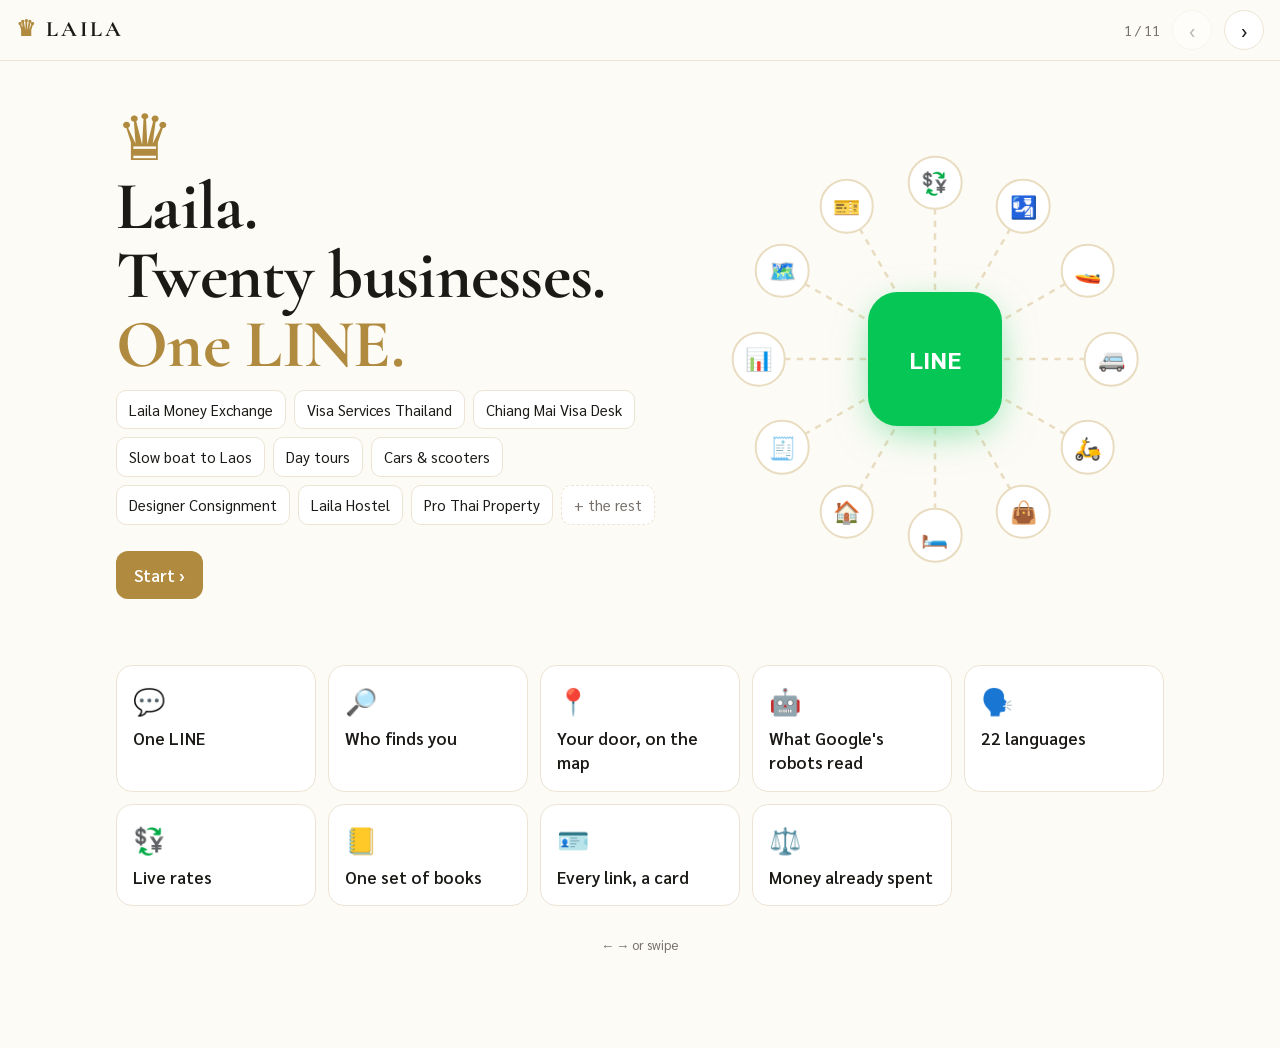
==== index.html @ ea5a22ff "Laila deck: ten working demos Co-Authored-By: Claude Opus 5.5 <noreply@anthropic.com>" ====
<!doctype html>
<html lang="en"><head>
<meta charset="utf-8"><meta name="viewport" content="width=device-width,initial-scale=1">
<title>Laila · twenty businesses, one LINE</title>
<meta name="description" content="For Laila Group, Chiang Rai: ten working demos from motdang.net.">
<link rel="canonical" href="https://nanobotco.github.io/laila/">
<meta property="og:type" content="website"><meta property="og:url" content="https://nanobotco.github.io/laila/">
<meta property="og:title" content="Laila · twenty businesses, one LINE"><meta property="og:description" content="Ten working demos from motdang.net, for Laila Group, Chiang Rai.">
<meta property="og:image" content="https://nanobotco.github.io/laila/card.png"><meta property="og:image:width" content="1200"><meta property="og:image:height" content="630">
<meta name="twitter:card" content="summary_large_image"><meta name="twitter:image" content="https://nanobotco.github.io/laila/card.png">
<link rel="icon" href="data:image/svg+xml,<svg xmlns='http://www.w3.org/2000/svg' viewBox='0 0 32 32'><text y='26' font-size='26'>♛</text></svg>">
<link rel="stylesheet" href="deck.css">
<script type="application/ld+json">{"@context":"https://schema.org","@type":"WebPage","name":"Laila · twenty businesses, one LINE","url":"https://nanobotco.github.io/laila/","author":{"@type":"Organization","name":"motdang.net Co., Ltd.","url":"https://motdang.net/"},"about":{"@type":"Organization","name":"Laila Group","address":{"@type":"PostalAddress","streetAddress":"869/51 Thai Viwat Alley","addressLocality":"Mueang Chiang Rai","postalCode":"57000","addressCountry":"TH"},"telephone":"+66 84 739 9996"}}</script>
<style>
.cover{display:grid;grid-template-columns:1.1fr .9fr;gap:30px;align-items:center;min-height:60vh}
@media (max-width:760px){.cover{grid-template-columns:1fr}}
.crown{font-size:64px;color:var(--gold);line-height:1}
.biz{display:flex;flex-wrap:wrap;gap:8px}
.biz span{background:#fff;border:1px solid var(--line);border-radius:10px;padding:8px 12px;font-size:15px}
.biz span.more{border-style:dashed;color:var(--muted)}
.hub{position:relative;aspect-ratio:1;max-width:420px;margin:auto;width:100%}
.hub .phone{position:absolute;inset:34% 34%;background:var(--green);border-radius:22%;display:grid;place-items:center;color:#fff;font-weight:800;font-size:clamp(16px,3vw,24px);box-shadow:0 10px 40px -10px rgba(6,199,85,.6)}
.hub i{position:absolute;width:13%;aspect-ratio:1;border-radius:50%;background:#fff;border:2px solid var(--gold2);display:grid;place-items:center;font-style:normal;font-size:clamp(14px,3vw,22px);transform:translate(-50%,-50%);animation:pulse 3s ease-in-out infinite}
@keyframes pulse{50%{border-color:var(--gold)}}
.hub svg{position:absolute;inset:0}
.tiles{display:grid;grid-template-columns:repeat(auto-fill,minmax(190px,1fr));gap:12px;margin-top:36px}
.tiles a{display:block;background:#fff;border:1px solid var(--line);border-radius:16px;padding:16px;text-decoration:none;transition:transform .15s}
.tiles a:hover{transform:translateY(-3px);border-color:var(--gold)}
.tiles b{display:block;font-size:26px;margin-bottom:6px}
.tiles span{font-weight:600}
</style>
</head><body>
<main>
  <div class="cover">
    <div>
      <div class="crown">♛</div>
      <h1>Laila.<br>Twenty businesses.<br><em>One LINE.</em></h1>
      <div class="biz">
        <span>Laila Money Exchange</span><span>Visa Services Thailand</span><span>Chiang Mai Visa Desk</span><span>Slow boat to Laos</span><span>Day tours</span><span>Cars &amp; scooters</span><span>Designer Consignment</span><span>Laila Hostel</span><span>Pro Thai Property</span><span class="more">+ the rest</span>
      </div>
      <p style="margin-top:26px"><a class="btn gold" href="line/">Start ›</a></p>
    </div>
    <div class="hub" id="hub" aria-hidden="true"><svg viewBox="0 0 100 100" id="spokes"></svg><div class="phone">LINE</div></div>
  </div>
  <div class="tiles">
    <a href="line/"><b>💬</b><span>One LINE</span></a>
    <a href="find/"><b>🔎</b><span>Who finds you</span></a>
    <a href="maps/"><b>📍</b><span>Your door, on the map</span></a>
    <a href="robots/"><b>🤖</b><span>What Google's robots read</span></a>
    <a href="talk/"><b>🗣️</b><span>22 languages</span></a>
    <a href="rates/"><b>💱</b><span>Live rates</span></a>
    <a href="books/"><b>📒</b><span>One set of books</span></a>
    <a href="card/"><b>🪪</b><span>Every link, a card</span></a>
    <a href="sunk/"><b>⚖️</b><span>Money already spent</span></a>
  </div>
  <p class="hint">← → or swipe</p>
</main>
<script>
const icons=['💱','🛂','🚤','🚐','🛵','👜','🛏️','🏠','🧾','📊','🗺️','🎫'];
const hub=document.getElementById('hub'),svg=document.getElementById('spokes');
icons.forEach((t,k)=>{const a=k/icons.length*Math.PI*2-Math.PI/2,x=50+42*Math.cos(a),y=50+42*Math.sin(a);
const i=document.createElement('i');i.textContent=t;i.style.left=x+'%';i.style.top=y+'%';i.style.animationDelay=(k*.25)+'s';hub.appendChild(i);
svg.insertAdjacentHTML('beforeend',`<line x1="50" y1="50" x2="${x}" y2="${y}" stroke="#e9dcc0" stroke-width=".6" stroke-dasharray="1.5 1.5"><animate attributeName="stroke-dashoffset" from="6" to="0" dur="1.2s" repeatCount="indefinite"/></line>`);});
</script>
<script src="deck.js"></script>
</body></html>
---- deck.css ----
@import url('https://fonts.googleapis.com/css2?family=Cormorant+Garamond:wght@500;700&family=Sarabun:wght@400;600&display=swap');
:root{--bg:#fdfbf6;--card:#fff;--ink:#1c1a17;--muted:#77706a;--gold:#b08a3e;--gold2:#e9dcc0;--line:#ece4d4;--green:#06c755;--teal:#1f8a70;--red:#e0603f;--gone:#c9c6c0;--display:'Cormorant Garamond',Georgia,serif;--body:-apple-system,'Sarabun','Helvetica Neue',Arial,sans-serif}
*{box-sizing:border-box}
html,body{margin:0;background:var(--bg);color:var(--ink);font-family:var(--body);font-size:17px;line-height:1.45}
a{color:inherit}
.bar{position:sticky;top:0;z-index:20;display:flex;align-items:center;gap:12px;padding:10px 16px;background:rgba(253,251,246,.94);backdrop-filter:blur(6px);border-bottom:1px solid var(--line)}
.bar .brand{font-family:var(--display);font-weight:700;font-size:22px;letter-spacing:.12em;text-decoration:none}
.bar .brand b{color:var(--gold)}
.bar .n{margin-left:auto;font-size:14px;color:var(--muted);font-variant-numeric:tabular-nums}
.bar .go{display:inline-grid;place-items:center;width:40px;height:40px;border-radius:50%;border:1px solid var(--line);background:var(--card);text-decoration:none;font-size:20px}
.bar .go[aria-disabled=true]{opacity:.3;pointer-events:none}
main{max-width:1080px;margin:0 auto;padding:28px 16px 80px}
h1{font-family:var(--display);font-weight:700;font-size:clamp(38px,7vw,68px);line-height:1.02;margin:6px 0 10px;letter-spacing:-.01em}
h1 em{font-style:normal;color:var(--gold)}
.try{display:inline-block;font-size:14px;letter-spacing:.14em;text-transform:uppercase;color:var(--gold);font-weight:600;margin-bottom:18px}
.sub{color:var(--muted);margin:0 0 22px;font-size:18px}
.grid2{display:grid;grid-template-columns:1fr 1fr;gap:22px;align-items:start}
@media (max-width:760px){.grid2{grid-template-columns:1fr}}
.panel{background:var(--card);border:1px solid var(--line);border-radius:18px;padding:16px;box-shadow:0 1px 0 rgba(0,0,0,.02),0 8px 30px -18px rgba(80,60,20,.25)}
.panel h2{font-size:14px;letter-spacing:.12em;text-transform:uppercase;color:var(--muted);margin:0 0 10px;font-weight:600}
.frame{width:100%;border:0;border-radius:12px;background:#fff;display:block}
.chips{display:flex;flex-wrap:wrap;gap:8px;margin:10px 0}
.chip{border:1px solid var(--gold2);background:#fffaf0;border-radius:999px;padding:8px 14px;font:inherit;font-size:15px;cursor:pointer}
.chip:hover,.chip.on{background:var(--gold);color:#fff;border-color:var(--gold)}
.btn{display:inline-flex;align-items:center;gap:8px;border:0;border-radius:12px;padding:12px 18px;font:inherit;font-weight:600;background:var(--ink);color:#fff;cursor:pointer;text-decoration:none}
.btn.gold{background:var(--gold)}
.btn.line{background:var(--green)}
.btn.ghost{background:transparent;color:var(--ink);border:1px solid var(--line)}
input[type=text],input[type=search],select,textarea{font:inherit;padding:12px 14px;border:1px solid var(--line);border-radius:12px;background:#fff;width:100%}
.small{font-size:13px;color:var(--muted)}
.mono{font-family:ui-monospace,Menlo,monospace;font-size:13px;white-space:pre-wrap;word-break:break-word;background:#faf7f0;border:1px solid var(--line);border-radius:10px;padding:12px;max-height:360px;overflow:auto;margin:0}
.tabs{display:flex;gap:6px;flex-wrap:wrap;margin-bottom:10px}
.tab{border:1px solid var(--line);background:#fff;border-radius:10px;padding:7px 12px;font:inherit;font-size:14px;cursor:pointer}
.tab.on{background:var(--ink);color:#fff;border-color:var(--ink)}
.foot{margin-top:40px;display:flex;justify-content:space-between;gap:12px;flex-wrap:wrap}
.hint{font-size:13px;color:var(--muted);text-align:center;margin-top:30px}
mark{background:#fff2c9;padding:0 3px;border-radius:4px}
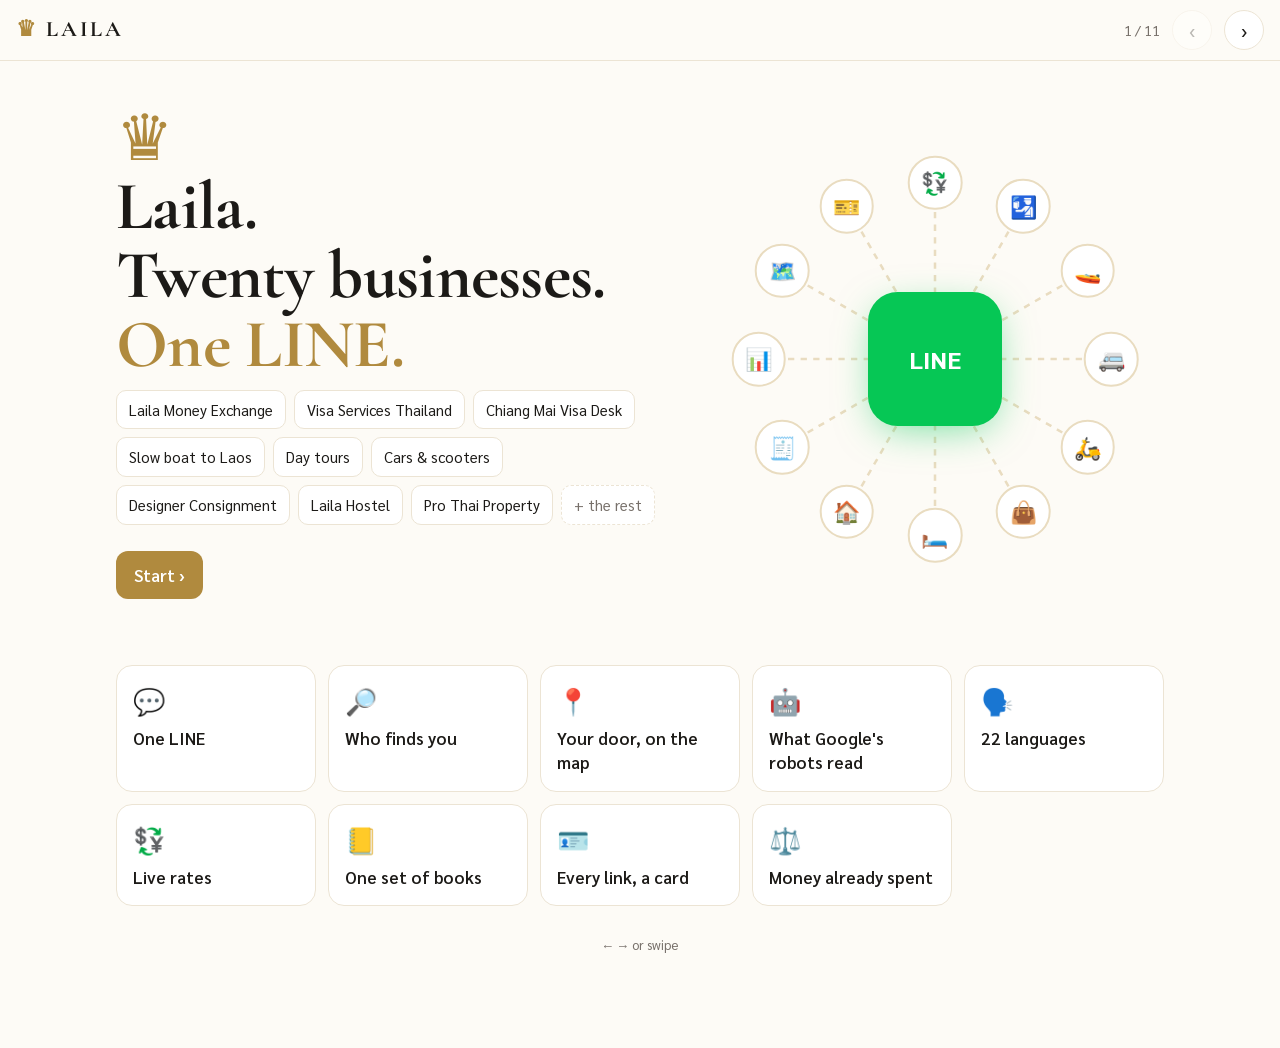
==== commit 7cef24a1: "Share image alt text on every page Co-Authored-By: Claude Opus 5.5 <noreply@anthropic.com>" ====
--- a/index.html
+++ b/index.html
@@ -6,7 +6,7 @@
 <link rel="canonical" href="https://nanobotco.github.io/laila/">
 <meta property="og:type" content="website"><meta property="og:url" content="https://nanobotco.github.io/laila/">
 <meta property="og:title" content="Laila · twenty businesses, one LINE"><meta property="og:description" content="Ten working demos from motdang.net, for Laila Group, Chiang Rai.">
-<meta property="og:image" content="https://nanobotco.github.io/laila/card.png"><meta property="og:image:width" content="1200"><meta property="og:image:height" content="630">
+<meta property="og:image" content="https://nanobotco.github.io/laila/card.png"><meta property="og:image:alt" content="Laila. Twenty businesses. One LINE. Ten working demos from motdang.net"><meta property="og:image:width" content="1200"><meta property="og:image:height" content="630">
 <meta name="twitter:card" content="summary_large_image"><meta name="twitter:image" content="https://nanobotco.github.io/laila/card.png">
 <link rel="icon" href="data:image/svg+xml,<svg xmlns='http://www.w3.org/2000/svg' viewBox='0 0 32 32'><text y='26' font-size='26'>♛</text></svg>">
 <link rel="stylesheet" href="deck.css">
--- a/deck.css
+++ b/deck.css
@@ -15,6 +15,7 @@
 .try{display:inline-block;font-size:14px;letter-spacing:.14em;text-transform:uppercase;color:var(--gold);font-weight:600;margin-bottom:18px}
 .sub{color:var(--muted);margin:0 0 22px;font-size:18px}
 .grid2{display:grid;grid-template-columns:1fr 1fr;gap:22px;align-items:start}
+.grid2>*{min-width:0}
 @media (max-width:760px){.grid2{grid-template-columns:1fr}}
 .panel{background:var(--card);border:1px solid var(--line);border-radius:18px;padding:16px;box-shadow:0 1px 0 rgba(0,0,0,.02),0 8px 30px -18px rgba(80,60,20,.25)}
 .panel h2{font-size:14px;letter-spacing:.12em;text-transform:uppercase;color:var(--muted);margin:0 0 10px;font-weight:600}
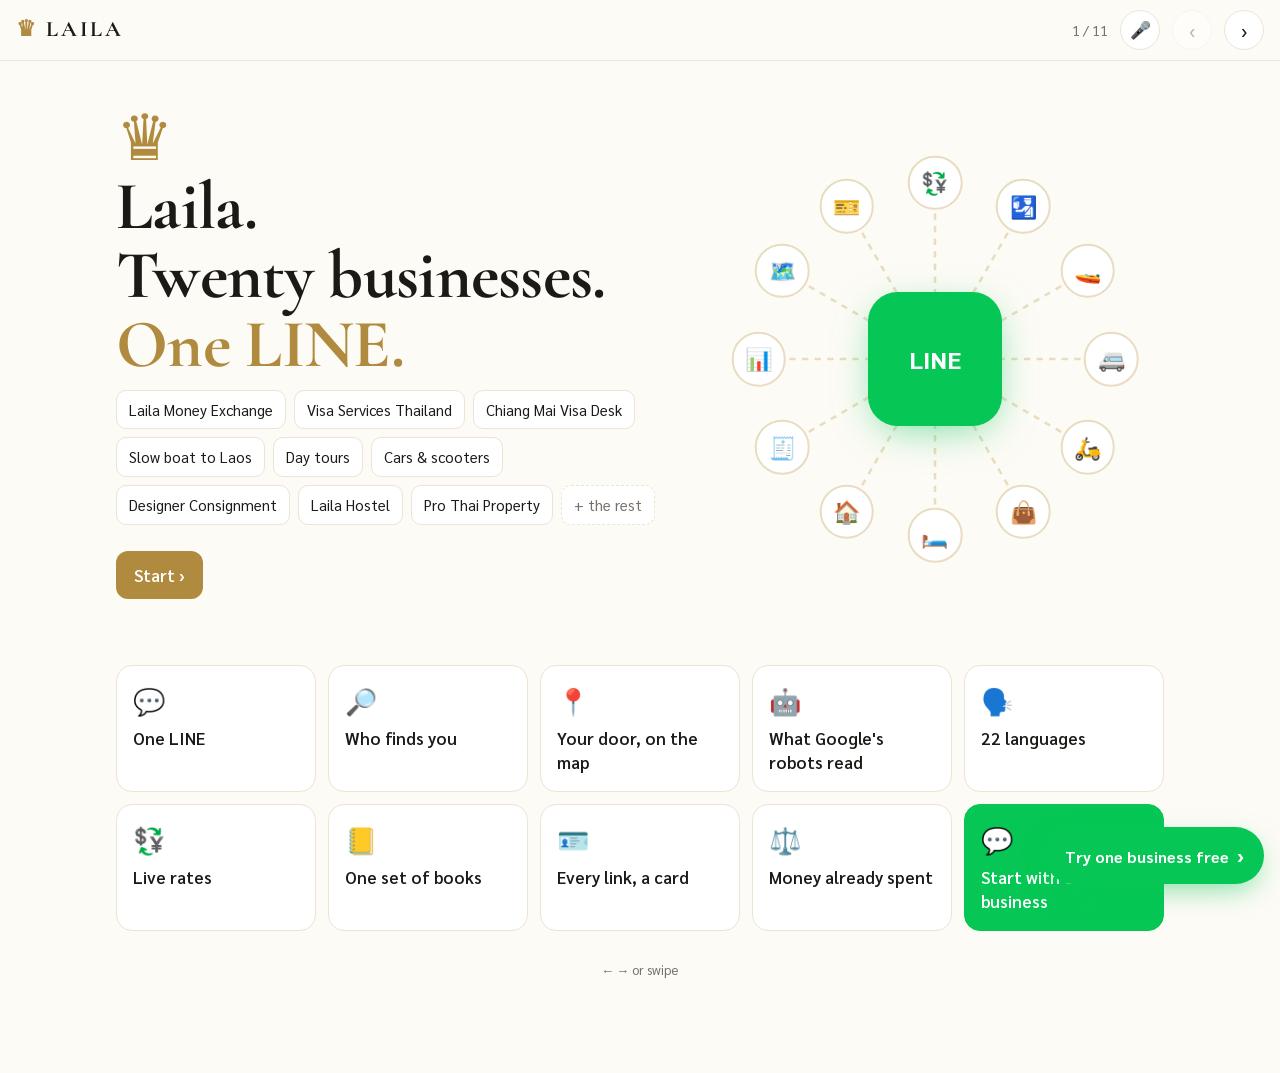
==== commit 032e8c21: "One clear ask: free first business on LINE, presenter lines, say page Co-Authored-By: Claude Opus 5." ====
--- a/index.html
+++ b/index.html
@@ -52,6 +52,7 @@
     <a href="books/"><b>📒</b><span>One set of books</span></a>
     <a href="card/"><b>🪪</b><span>Every link, a card</span></a>
     <a href="sunk/"><b>⚖️</b><span>Money already spent</span></a>
+    <a href="hello/" style="background:#06c755;color:#fff;border-color:#06c755"><b>💬</b><span>Start with one business</span></a>
   </div>
   <p class="hint">← → or swipe</p>
 </main>
--- a/deck.css
+++ b/deck.css
@@ -36,3 +36,16 @@
 .foot{margin-top:40px;display:flex;justify-content:space-between;gap:12px;flex-wrap:wrap}
 .hint{font-size:13px;color:var(--muted);text-align:center;margin-top:30px}
 mark{background:#fff2c9;padding:0 3px;border-radius:4px}
+.bar .mic{cursor:pointer;font-size:17px}
+body.saying .bar .mic{background:var(--gold);border-color:var(--gold)}
+.cta{position:fixed;right:16px;bottom:16px;z-index:30;background:var(--green);color:#fff;text-decoration:none;font-weight:700;padding:14px 20px;border-radius:999px;box-shadow:0 10px 30px -8px rgba(6,199,85,.6);font-size:16px}
+.cta b{font-size:20px;margin-left:4px}
+.say{display:none;position:fixed;left:0;right:0;bottom:0;z-index:25;background:#1c1a17;color:#fff;padding:14px 16px 16px;box-shadow:0 -10px 30px -10px rgba(0,0,0,.4)}
+body.saying .say{display:block}
+body.saying main{padding-bottom:220px}
+body.saying .cta{bottom:auto;top:70px}
+.say-en{font-size:19px;font-weight:600;line-height:1.3;max-width:900px}
+.say-th{font-size:17px;color:#e9dcc0;margin-top:4px;max-width:900px}
+.say-tap{font-size:15px;color:#9fe3b6;margin-top:6px}
+.say-all{position:absolute;right:16px;top:12px;font-size:12px;color:#bbb}
+@media (max-width:600px){.say-all{position:static;display:inline-block;margin-top:6px}}
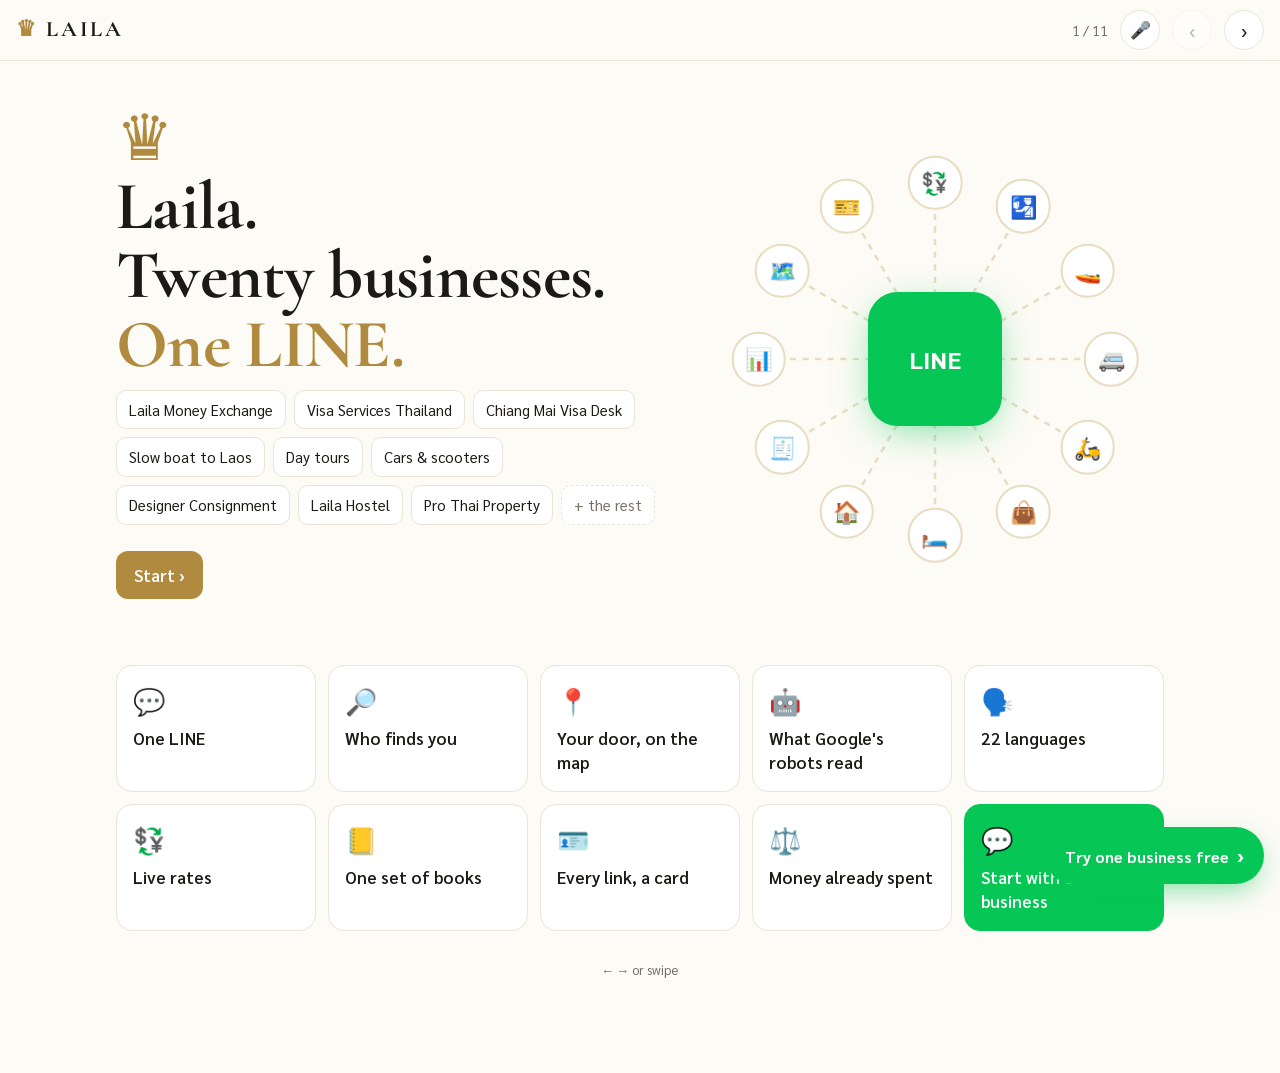
==== commit d0d34250: "Ask slide stands alone; versioned assets Co-Authored-By: Claude Opus 5.5 <noreply@anthropic.com>" ====
--- a/index.html
+++ b/index.html
@@ -9,7 +9,7 @@
 <meta property="og:image" content="https://nanobotco.github.io/laila/card.png"><meta property="og:image:alt" content="Laila. Twenty businesses. One LINE. Ten working demos from motdang.net"><meta property="og:image:width" content="1200"><meta property="og:image:height" content="630">
 <meta name="twitter:card" content="summary_large_image"><meta name="twitter:image" content="https://nanobotco.github.io/laila/card.png">
 <link rel="icon" href="data:image/svg+xml,<svg xmlns='http://www.w3.org/2000/svg' viewBox='0 0 32 32'><text y='26' font-size='26'>♛</text></svg>">
-<link rel="stylesheet" href="deck.css">
+<link rel="stylesheet" href="deck.css?v=4">
 <script type="application/ld+json">{"@context":"https://schema.org","@type":"WebPage","name":"Laila · twenty businesses, one LINE","url":"https://nanobotco.github.io/laila/","author":{"@type":"Organization","name":"motdang.net Co., Ltd.","url":"https://motdang.net/"},"about":{"@type":"Organization","name":"Laila Group","address":{"@type":"PostalAddress","streetAddress":"869/51 Thai Viwat Alley","addressLocality":"Mueang Chiang Rai","postalCode":"57000","addressCountry":"TH"},"telephone":"+66 84 739 9996"}}</script>
 <style>
 .cover{display:grid;grid-template-columns:1.1fr .9fr;gap:30px;align-items:center;min-height:60vh}
@@ -63,5 +63,5 @@
 const i=document.createElement('i');i.textContent=t;i.style.left=x+'%';i.style.top=y+'%';i.style.animationDelay=(k*.25)+'s';hub.appendChild(i);
 svg.insertAdjacentHTML('beforeend',`<line x1="50" y1="50" x2="${x}" y2="${y}" stroke="#e9dcc0" stroke-width=".6" stroke-dasharray="1.5 1.5"><animate attributeName="stroke-dashoffset" from="6" to="0" dur="1.2s" repeatCount="indefinite"/></line>`);});
 </script>
-<script src="deck.js"></script>
+<script src="deck.js?v=4"></script>
 </body></html>
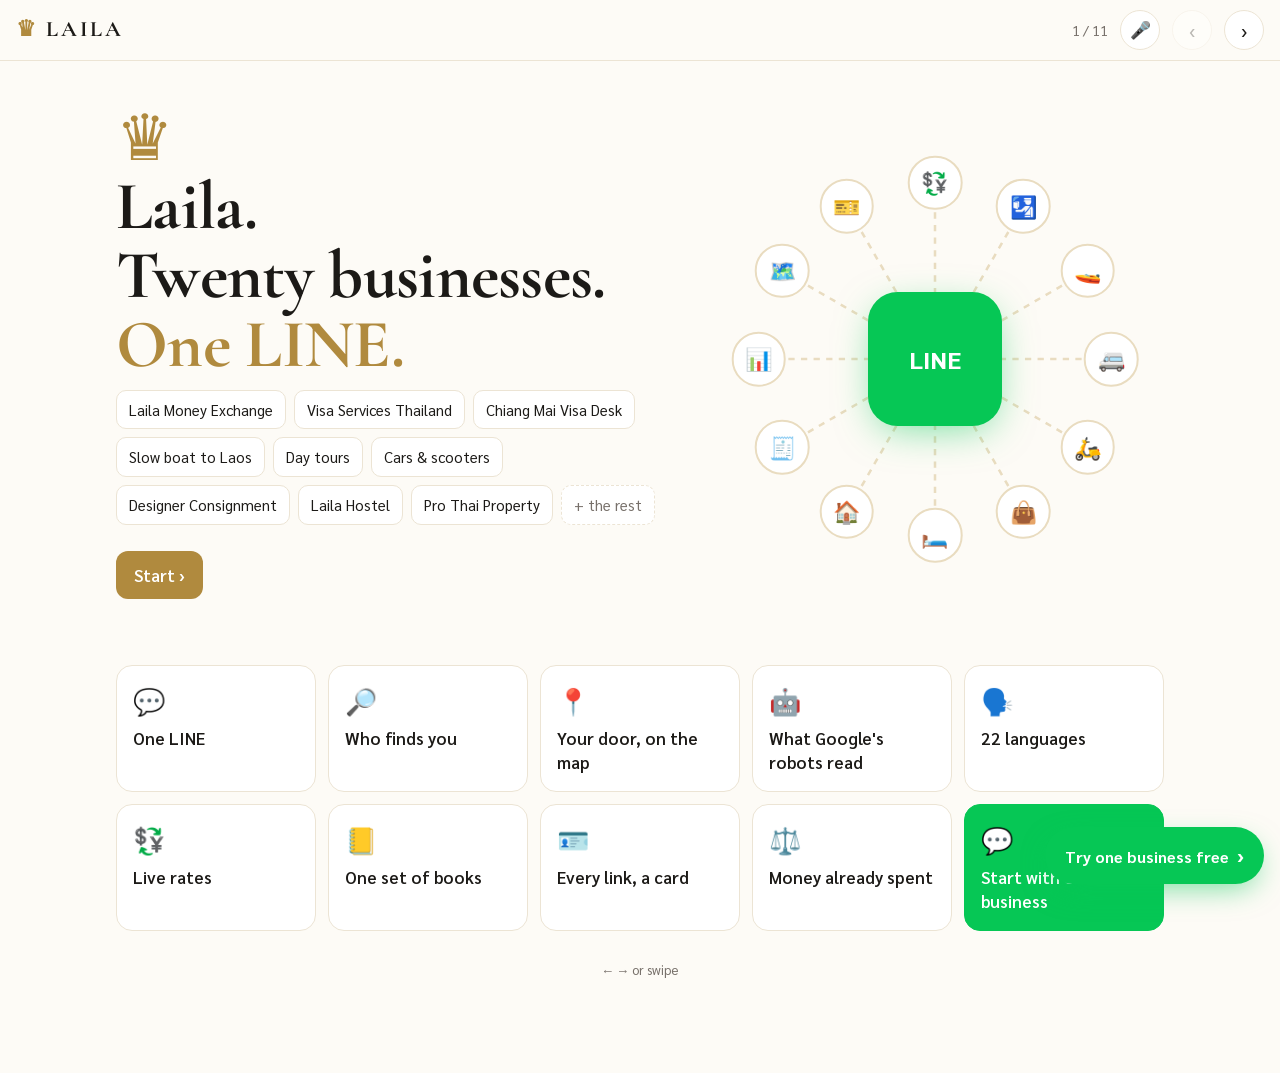
==== commit 45e75ef7: "Ask bar full width on phones Co-Authored-By: Claude Opus 5.5 <noreply@anthropic.com>" ====
--- a/index.html
+++ b/index.html
@@ -9,7 +9,7 @@
 <meta property="og:image" content="https://nanobotco.github.io/laila/card.png"><meta property="og:image:alt" content="Laila. Twenty businesses. One LINE. Ten working demos from motdang.net"><meta property="og:image:width" content="1200"><meta property="og:image:height" content="630">
 <meta name="twitter:card" content="summary_large_image"><meta name="twitter:image" content="https://nanobotco.github.io/laila/card.png">
 <link rel="icon" href="data:image/svg+xml,<svg xmlns='http://www.w3.org/2000/svg' viewBox='0 0 32 32'><text y='26' font-size='26'>♛</text></svg>">
-<link rel="stylesheet" href="deck.css?v=4">
+<link rel="stylesheet" href="deck.css?v=5">
 <script type="application/ld+json">{"@context":"https://schema.org","@type":"WebPage","name":"Laila · twenty businesses, one LINE","url":"https://nanobotco.github.io/laila/","author":{"@type":"Organization","name":"motdang.net Co., Ltd.","url":"https://motdang.net/"},"about":{"@type":"Organization","name":"Laila Group","address":{"@type":"PostalAddress","streetAddress":"869/51 Thai Viwat Alley","addressLocality":"Mueang Chiang Rai","postalCode":"57000","addressCountry":"TH"},"telephone":"+66 84 739 9996"}}</script>
 <style>
 .cover{display:grid;grid-template-columns:1.1fr .9fr;gap:30px;align-items:center;min-height:60vh}
@@ -63,5 +63,5 @@
 const i=document.createElement('i');i.textContent=t;i.style.left=x+'%';i.style.top=y+'%';i.style.animationDelay=(k*.25)+'s';hub.appendChild(i);
 svg.insertAdjacentHTML('beforeend',`<line x1="50" y1="50" x2="${x}" y2="${y}" stroke="#e9dcc0" stroke-width=".6" stroke-dasharray="1.5 1.5"><animate attributeName="stroke-dashoffset" from="6" to="0" dur="1.2s" repeatCount="indefinite"/></line>`);});
 </script>
-<script src="deck.js?v=4"></script>
+<script src="deck.js?v=5"></script>
 </body></html>
--- a/deck.css
+++ b/deck.css
@@ -49,3 +49,4 @@
 .say-tap{font-size:15px;color:#9fe3b6;margin-top:6px}
 .say-all{position:absolute;right:16px;top:12px;font-size:12px;color:#bbb}
 @media (max-width:600px){.say-all{position:static;display:inline-block;margin-top:6px}}
+@media (max-width:700px){.cta{left:16px;right:16px;bottom:12px;text-align:center}main{padding-bottom:110px}body.saying .cta{display:none}}
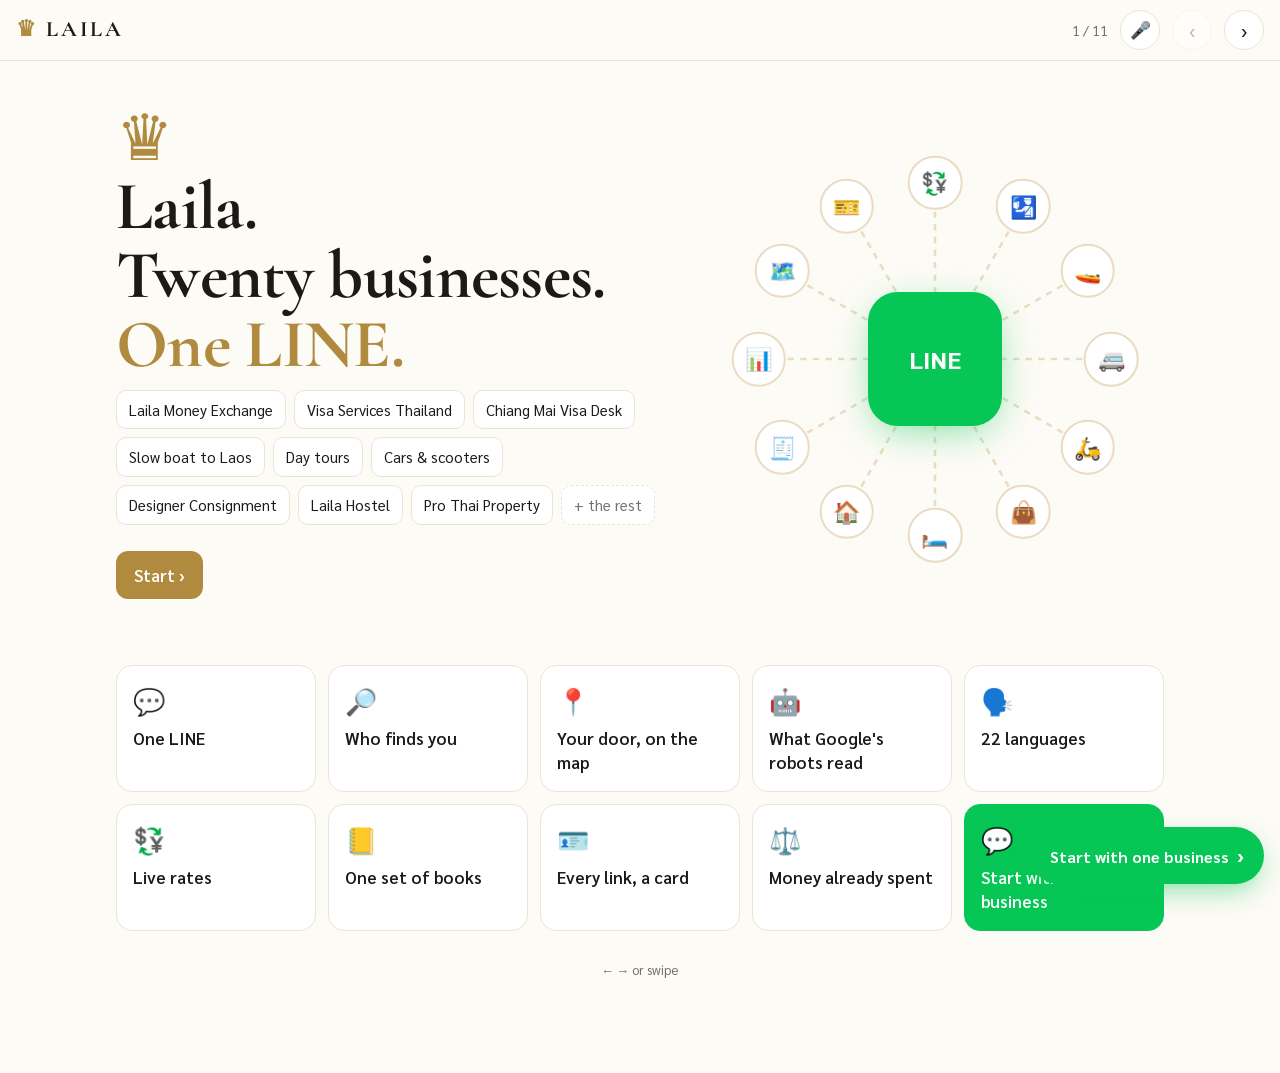
==== commit bb1ae499: "First business ฿20,000 for its month, not free Co-Authored-By: Claude Opus 5.5 <noreply@anthropic.co" ====
--- a/index.html
+++ b/index.html
@@ -9,7 +9,7 @@
 <meta property="og:image" content="https://nanobotco.github.io/laila/card.png"><meta property="og:image:alt" content="Laila. Twenty businesses. One LINE. Ten working demos from motdang.net"><meta property="og:image:width" content="1200"><meta property="og:image:height" content="630">
 <meta name="twitter:card" content="summary_large_image"><meta name="twitter:image" content="https://nanobotco.github.io/laila/card.png">
 <link rel="icon" href="data:image/svg+xml,<svg xmlns='http://www.w3.org/2000/svg' viewBox='0 0 32 32'><text y='26' font-size='26'>♛</text></svg>">
-<link rel="stylesheet" href="deck.css?v=5">
+<link rel="stylesheet" href="deck.css?v=6">
 <script type="application/ld+json">{"@context":"https://schema.org","@type":"WebPage","name":"Laila · twenty businesses, one LINE","url":"https://nanobotco.github.io/laila/","author":{"@type":"Organization","name":"motdang.net Co., Ltd.","url":"https://motdang.net/"},"about":{"@type":"Organization","name":"Laila Group","address":{"@type":"PostalAddress","streetAddress":"869/51 Thai Viwat Alley","addressLocality":"Mueang Chiang Rai","postalCode":"57000","addressCountry":"TH"},"telephone":"+66 84 739 9996"}}</script>
 <style>
 .cover{display:grid;grid-template-columns:1.1fr .9fr;gap:30px;align-items:center;min-height:60vh}
@@ -63,5 +63,5 @@
 const i=document.createElement('i');i.textContent=t;i.style.left=x+'%';i.style.top=y+'%';i.style.animationDelay=(k*.25)+'s';hub.appendChild(i);
 svg.insertAdjacentHTML('beforeend',`<line x1="50" y1="50" x2="${x}" y2="${y}" stroke="#e9dcc0" stroke-width=".6" stroke-dasharray="1.5 1.5"><animate attributeName="stroke-dashoffset" from="6" to="0" dur="1.2s" repeatCount="indefinite"/></line>`);});
 </script>
-<script src="deck.js?v=5"></script>
+<script src="deck.js?v=6"></script>
 </body></html>
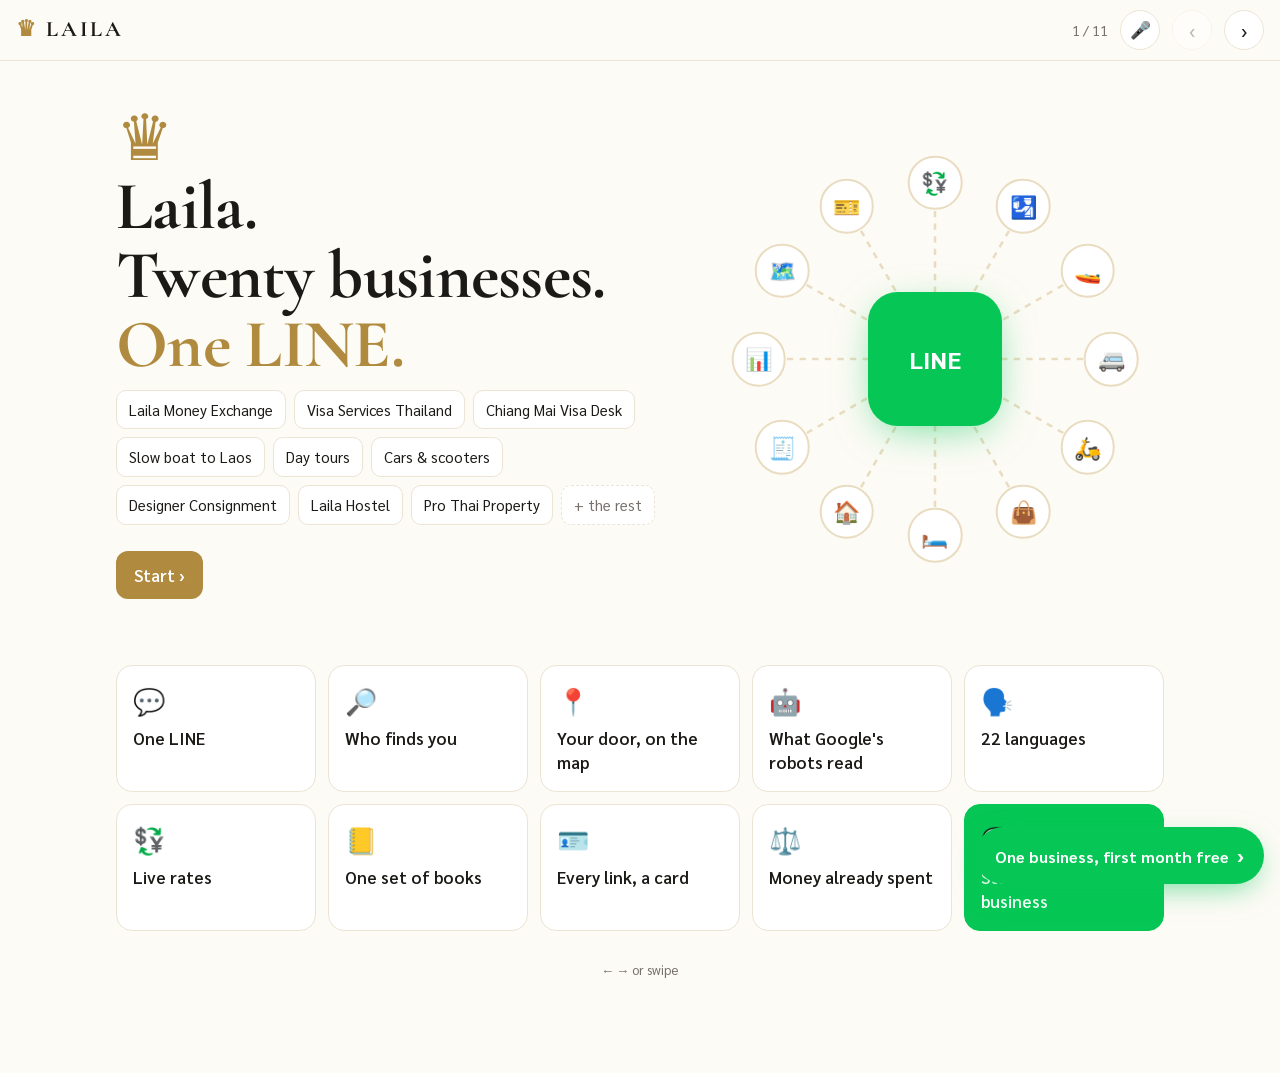
==== commit 461361fb: "First month of the first business free Co-Authored-By: Claude Opus 5.5 <noreply@anthropic.com>" ====
--- a/index.html
+++ b/index.html
@@ -9,7 +9,7 @@
 <meta property="og:image" content="https://nanobotco.github.io/laila/card.png"><meta property="og:image:alt" content="Laila. Twenty businesses. One LINE. Ten working demos from motdang.net"><meta property="og:image:width" content="1200"><meta property="og:image:height" content="630">
 <meta name="twitter:card" content="summary_large_image"><meta name="twitter:image" content="https://nanobotco.github.io/laila/card.png">
 <link rel="icon" href="data:image/svg+xml,<svg xmlns='http://www.w3.org/2000/svg' viewBox='0 0 32 32'><text y='26' font-size='26'>♛</text></svg>">
-<link rel="stylesheet" href="deck.css?v=6">
+<link rel="stylesheet" href="deck.css?v=7">
 <script type="application/ld+json">{"@context":"https://schema.org","@type":"WebPage","name":"Laila · twenty businesses, one LINE","url":"https://nanobotco.github.io/laila/","author":{"@type":"Organization","name":"motdang.net Co., Ltd.","url":"https://motdang.net/"},"about":{"@type":"Organization","name":"Laila Group","address":{"@type":"PostalAddress","streetAddress":"869/51 Thai Viwat Alley","addressLocality":"Mueang Chiang Rai","postalCode":"57000","addressCountry":"TH"},"telephone":"+66 84 739 9996"}}</script>
 <style>
 .cover{display:grid;grid-template-columns:1.1fr .9fr;gap:30px;align-items:center;min-height:60vh}
@@ -63,5 +63,5 @@
 const i=document.createElement('i');i.textContent=t;i.style.left=x+'%';i.style.top=y+'%';i.style.animationDelay=(k*.25)+'s';hub.appendChild(i);
 svg.insertAdjacentHTML('beforeend',`<line x1="50" y1="50" x2="${x}" y2="${y}" stroke="#e9dcc0" stroke-width=".6" stroke-dasharray="1.5 1.5"><animate attributeName="stroke-dashoffset" from="6" to="0" dur="1.2s" repeatCount="indefinite"/></line>`);});
 </script>
-<script src="deck.js?v=6"></script>
+<script src="deck.js?v=7"></script>
 </body></html>
